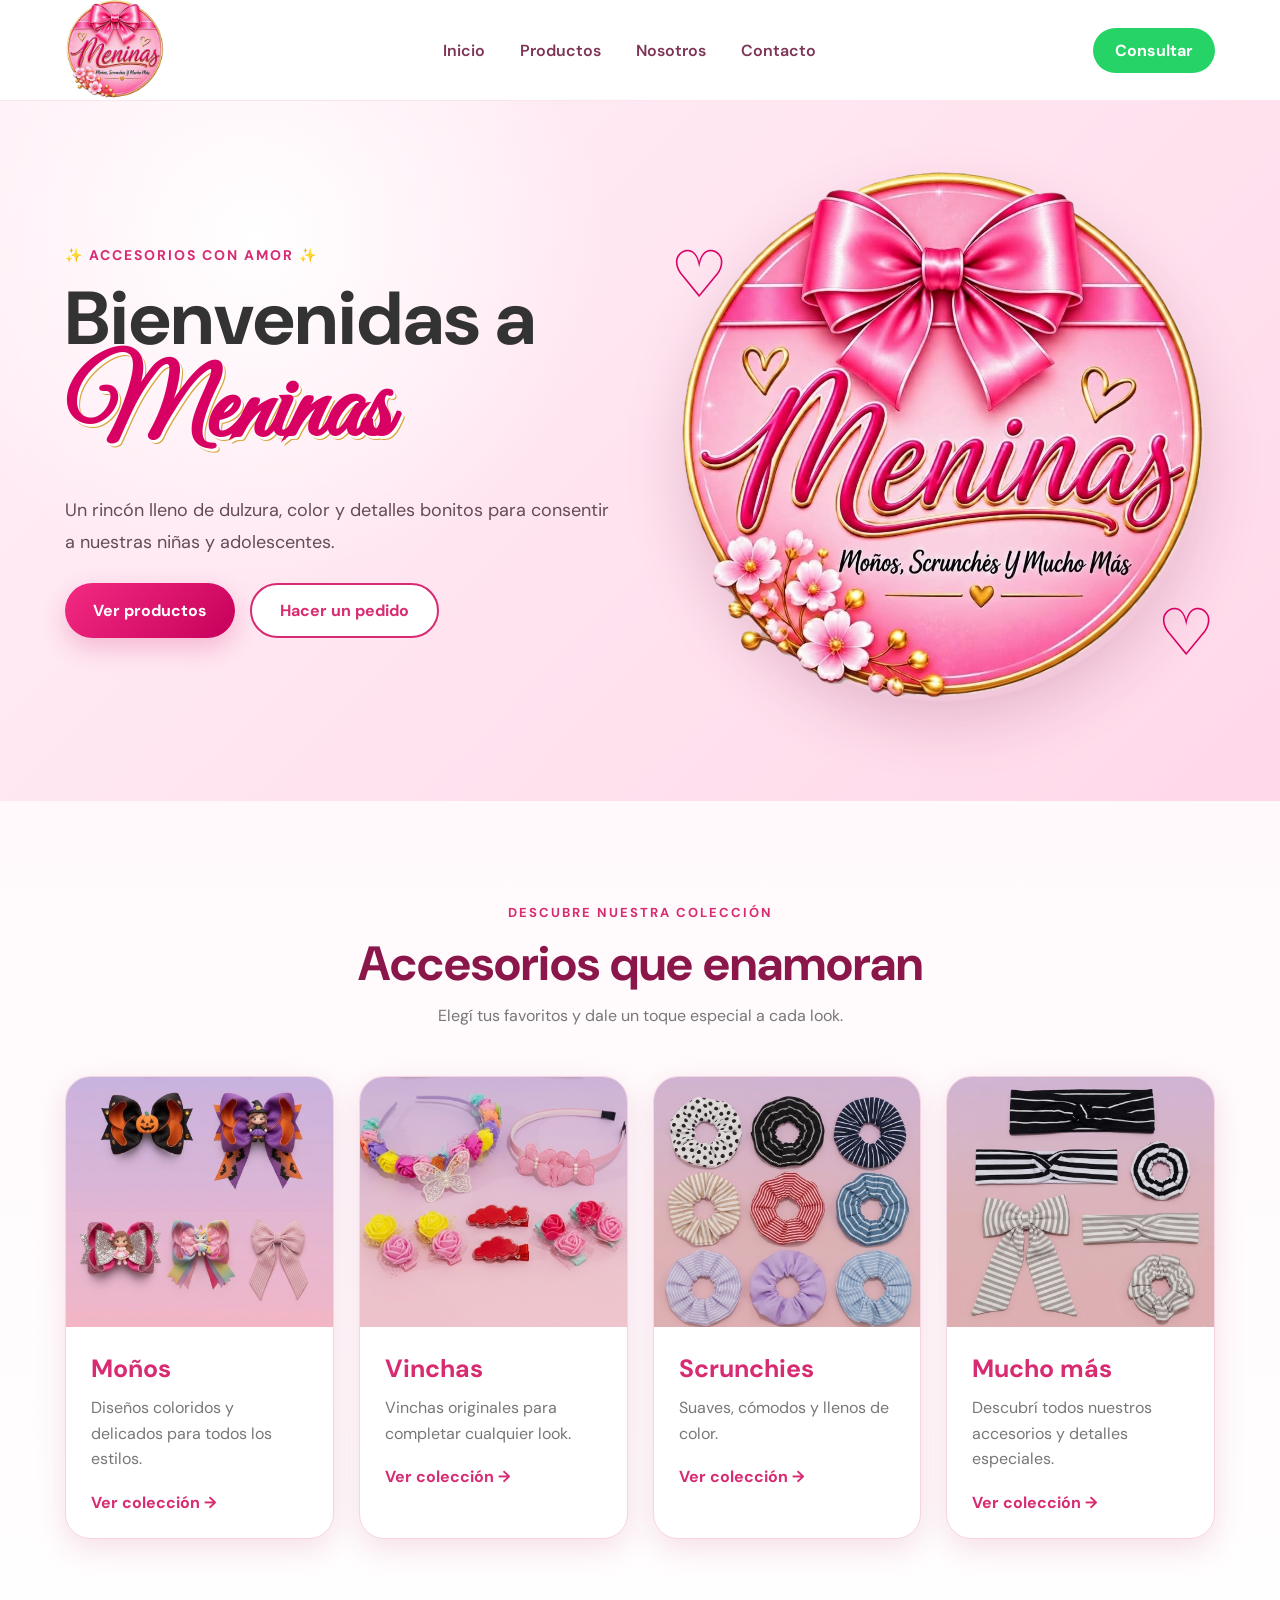
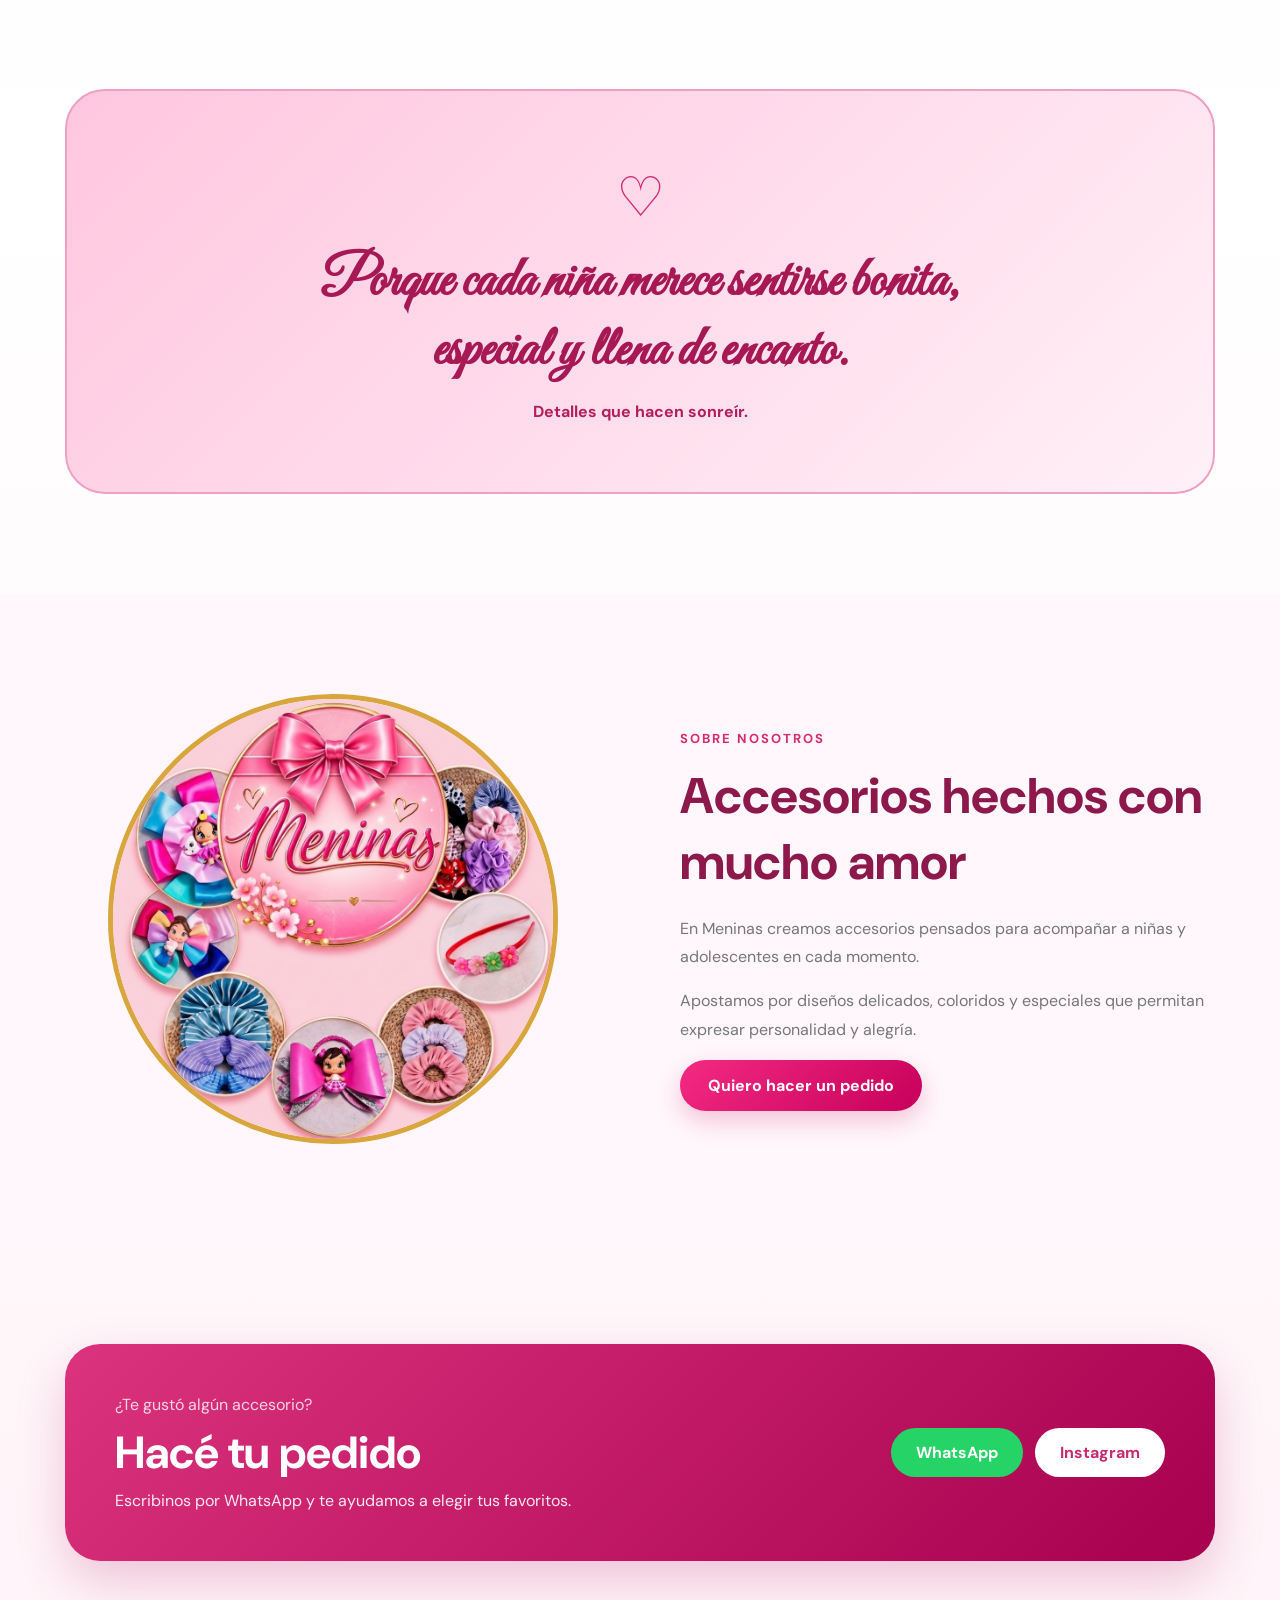
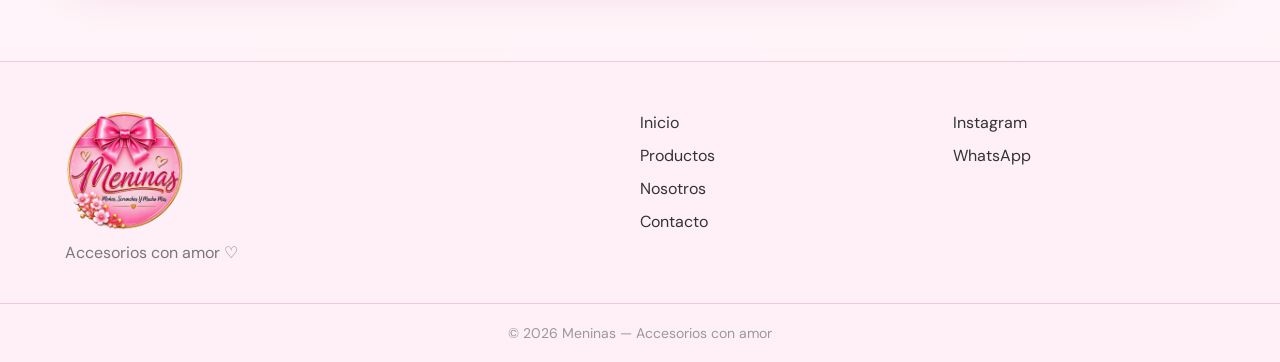
==== index.html @ 469f3da7 "Subiendo web Meninas" ====
<!DOCTYPE html>
<html lang="es">
<head>
    <meta charset="UTF-8">
    <meta name="viewport" content="width=device-width, initial-scale=1.0">

    <title>Meninas | Moños, Vinchas, Scrunchies y Mucho Más</title>
    <link rel="preconnect" href="https://fonts.googleapis.com">
    <link rel="preconnect" href="https://fonts.gstatic.com" crossorigin>

    <link href="https://fonts.googleapis.com/css2?family=DM+Sans:wght@400;500;600;700&family=Great+Vibes&display=swap" rel="stylesheet">

    <link rel="stylesheet" href="css/styles.css">
</head>

<body>

    <header class="header">

        <div class="container header-content">

            <a href="#" class="logo">
                <img src="/images/logo1.png" alt="Meninas">
        
            </a>

            <nav class="nav">

                <a href="#inicio">Inicio</a>
                <a href="#productos">Productos</a>
                <a href="#nosotros">Nosotros</a>
                <a href="#contacto">Contacto</a>

            </nav>

            <a
                href="https://wa.me/541123982550"
                target="_blank"
                class="btn-whatsapp"
            >
                Consultar
            </a>

        </div>

    </header>

    <main>

        <section class="hero" id="inicio">

            <div class="container hero-grid">

                <div class="hero-text">

                    <span class="hero-small">
                        ✨ ACCESORIOS CON AMOR ✨
                    </span>

                    <h1>
                        Bienvenidas a
                        <span>Meninas</span>
                    </h1>

                    <p>
                        Un rincón lleno de dulzura, color y detalles
                        bonitos para consentir a nuestras niñas
                        y adolescentes.
                    </p>

                    <div class="hero-buttons">

                        <a href="#productos" class="btn-primary">
                            Ver productos
                        </a>

                        <a
                            href="https://wa.me/541123982550"
                            target="_blank"
                            class="btn-secondary"
                        >
                            Hacer un pedido
                        </a>

                    </div>

                </div>


                <div class="hero-image">

                    <div class="hero-circle">

                        <img
                            src="/images/logo1.png"
                            alt="Meninas - accesorios"
                        >

                    </div>

                    <span class="decor-heart heart-1">♡</span>
                    <span class="decor-heart heart-2">♡</span>

                </div>

            </div>

        </section>



        <section class="categories" id="productos">

            <div class="container">

                <div class="section-title">

                    <span>Descubre nuestra colección</span>

                    <h2>
                        Accesorios que enamoran
                    </h2>

                    <p>
                        Elegí tus favoritos y dale un toque especial
                        a cada look.
                    </p>

                </div>


                <div class="category-grid">



                    <article class="category-card">

                        <div class="category-image">
                            <img
                                src="/images/moños1.jpg"
                                alt="Moños para niñas"
                            >
                        </div>

                        <div class="category-content">

                            <h3>Moños</h3>

                            <p>
                                Diseños coloridos y delicados
                                para todos los estilos.
                            </p>

                            <a href="#" class="category-link">
                                Ver colección →
                            </a>

                        </div>

                    </article>



                    <article class="category-card">

                        <div class="category-image">
                            <img
                                src="/images/vinchas.jpg"
                                alt="Vinchas para niñas"
                            >
                        </div>

                        <div class="category-content">

                            <h3>Vinchas</h3>

                            <p>
                                Vinchas originales para completar
                                cualquier look.
                            </p>

                            <a href="#" class="category-link">
                                Ver colección →
                            </a>

                        </div>

                    </article>



                    <article class="category-card">

                        <div class="category-image">
                            <img
                                src="/images/Scrunchies.jpg"
                                alt="Scrunchies"
                            >
                        </div>

                        <div class="category-content">

                            <h3>Scrunchies</h3>

                            <p>
                                Suaves, cómodos y llenos de color.
                            </p>

                            <a href="#" class="category-link">
                                Ver colección →
                            </a>

                        </div>

                    </article>



                    <article class="category-card">

                        <div class="category-image">
                            <img
                                src="/images/combo.jpg"
                                alt="Accesorios para niñas"
                            >
                        </div>

                        <div class="category-content">

                            <h3>Mucho más</h3>

                            <p>
                                Descubrí todos nuestros accesorios
                                y detalles especiales.
                            </p>

                            <a href="#" class="category-link">
                                Ver colección →
                            </a>

                        </div>

                    </article>

                </div>

            </div>

        </section>



        <section class="quote">

            <div class="container">

                <div class="quote-box">

                    <span class="quote-icon">♡</span>

                    <h2>
                        Porque cada niña merece
                        sentirse bonita,
                        especial y llena de encanto.
                    </h2>

                    <p>
                        Detalles que hacen sonreír.
                    </p>

                </div>

            </div>

        </section>



        <section class="about" id="nosotros">

            <div class="container about-grid">

                <div class="about-image">

                    <img
                        src="/images/mininas1.png"
                        alt="Meninas"
                    >

                </div>


                <div class="about-content">

                    <span class="section-label">
                        SOBRE NOSOTROS
                    </span>

                    <h2>
                        Accesorios hechos
                        con mucho amor
                    </h2>

                    <p>
                        En Meninas creamos accesorios pensados
                        para acompañar a niñas y adolescentes
                        en cada momento.
                    </p>

                    <p>
                        Apostamos por diseños delicados, coloridos
                        y especiales que permitan expresar
                        personalidad y alegría.
                    </p>

                    <a
                        href="https://wa.me/541123982550"
                        target="_blank"
                        class="btn-primary"
                    >
                        Quiero hacer un pedido
                    </a>

                </div>

            </div>

        </section>



        <section class="contact" id="contacto">

            <div class="container">

                <div class="contact-box">

                    <div class="contact-text">

                        <span>¿Te gustó algún accesorio?</span>

                        <h2>
                            Hacé tu pedido
                        </h2>

                        <p>
                            Escribinos por WhatsApp y te ayudamos
                            a elegir tus favoritos.
                        </p>

                    </div>


                    <div class="contact-buttons">

                        <a
                            href="https://wa.me/541123982550"
                            target="_blank"
                            class="contact-btn whatsapp"
                        >
                            WhatsApp
                        </a>

                        <a
                            href="https://instagram.com/Meninas.Ba"
                            target="_blank"
                            class="contact-btn instagram"
                        >
                            Instagram
                        </a>

                    </div>

                </div>

            </div>

        </section>

    </main>



    <footer class="footer">

        <div class="container footer-content">

            <div>

                <img
                    src="/images/logo1.png"
                    alt="Meninas"
                    class="footer-logo"
                >

                <p>
                    Accesorios con amor ♡
                </p>

            </div>


            <div class="footer-links">

                <a href="#inicio">Inicio</a>
                <a href="#productos">Productos</a>
                <a href="#nosotros">Nosotros</a>
                <a href="#contacto">Contacto</a>

            </div>


            <div class="footer-social">

                <a
                    href="https://instagram.com/Meninas.Ba"
                    target="_blank"
                >
                    Instagram
                </a>

                <a
                    href="https://wa.me/541123982550"
                    target="_blank"
                >
                    WhatsApp
                </a>

            </div>

        </div>


        <div class="copyright">

            © 2026 Meninas — Accesorios con amor

        </div>

    </footer>


    <script src="js/script.js"></script>

</body>
</html>
---- css/styles.css ----
:root {

    --pink-light: #fff0f7;
    --pink: #f8b5d0;
    --pink-medium: #f477ad;
    --pink-dark: #d72b72;

    --fuchsia: #d90064;

    --gold: #d8a63d;
    --gold-light: #f1cf76;

    --text: #333333;
    --text-light: #777777;

    --white: #ffffff;

    --shadow:
        0 10px 30px rgba(190, 55, 110, 0.15);

    --radius: 25px;

}

* {
    margin: 0;
    padding: 0;
    box-sizing: border-box;
}


html {
    scroll-behavior: smooth;
}


body {

    font-family: "DM Sans", sans-serif;

    color: var(--text);

    background:
        linear-gradient(
            180deg,
            #fff4f9 0%,
            #ffffff 50%,
            #fff1f7 100%
        );

}


img {
    max-width: 100%;
    display: block;
}


a {
    text-decoration: none;
    color: inherit;
}


.container {

    width: min(1150px, 92%);

    margin: auto;

}

.header {

    position: sticky;

    top: 0;

    z-index: 1000;

    background:
        rgba(255, 255, 255, 0.92);

    backdrop-filter: blur(10px);

    border-bottom:
        1px solid rgba(215, 43, 114, 0.12);

}


.header-content {

    min-height: 85px;

    display: flex;

    align-items: center;

    justify-content: space-between;

    gap: 30px;

}


.logo img {

    width: 100px;

}


.nav {

    display: flex;

    gap: 35px;

}


.nav a {

    font-weight: 600;

    color: #7d3455;

    transition: 0.3s;

}


.nav a:hover {

    color: var(--pink-dark);

}


.btn-whatsapp {

    background:
        #25D366;

    color: white;

    padding:
        12px 22px;

    border-radius:
        30px;

    font-weight:
        700;

}


.hero {

    padding:
        80px 0 100px;

    overflow: hidden;

    background:
        radial-gradient(
            circle at 20% 20%,
            #ffffff 0%,
            transparent 30%
        ),

        linear-gradient(
            135deg,
            #fff0f7,
            #ffd8e9
        );

}


.hero-grid {

    display: grid;

    grid-template-columns:
        1fr 1fr;

    align-items: center;

    gap: 60px;

}


.hero-small {

    color:
        var(--pink-dark);

    font-weight:
        700;

    letter-spacing:
        2px;

    font-size:
        14px;

}


.hero h1 {

    margin-top:
        15px;

    font-size:
        clamp(45px, 6vw, 75px);

    line-height:
        1.05;

}


.hero h1 span {

    display: block;

    font-family:
        "Great Vibes",
        cursive;

    font-size:
        1.4em;

    color:
        var(--fuchsia);

    text-shadow:
        2px 3px 0 white,
        3px 4px 0 var(--gold);

}


.hero p {

    max-width:
        570px;

    margin:
        25px 0;

    font-size:
        18px;

    line-height:
        1.8;

    color:
        #654b58;

}


.hero-buttons {

    display:
        flex;

    gap:
        15px;

    flex-wrap:
        wrap;

}


.btn-primary,
.btn-secondary {

    display:
        inline-flex;

    align-items:
        center;

    justify-content:
        center;

    padding:
        15px 28px;

    border-radius:
        35px;

    font-weight:
        700;

    transition:
        transform .3s,
        box-shadow .3s;

}


.btn-primary {

    background:
        linear-gradient(
            135deg,
            #f42a82,
            #c6005b
        );

    color:
        white;

    box-shadow:
        0 10px 25px rgba(215, 43, 114, .25);

}


.btn-secondary {

    border:
        2px solid var(--pink-dark);

    color:
        var(--pink-dark);

    background:
        white;

}


.btn-primary:hover,
.btn-secondary:hover {

    transform:
        translateY(-3px);

}

.hero-image {

    position:
        relative;

    display:
        flex;

    justify-content:
        center;

}

.hero-circle {

    width:
        min(520px, 100%);

    aspect-ratio:
        1;

    border-radius:
        50%;

    display: 
        flex;
        
    justify-content:
         center;

    align-items:
         center;
    
    border:
        9px solid #f2c7da;

    box-shadow:
        0 20px 60px rgba(130, 35, 80, .2);

    background:
        #f7a5c5;

}


.hero-circle img {

    width:
        100%;

    height:
        100%;

    object-fit:
        contain;

    transform: scale(1.08);

}


.decor-heart {

    position:
        absolute;

    color:
        var(--fuchsia);

    font-size:
        65px;

}


.heart-1 {

    top:
        10%;

    left:
        0;

}


.heart-2 {

    bottom:
        5%;

    right:
        0;

}

.section-title {

    text-align:
        center;

    max-width:
        700px;

    margin:
        0 auto 50px;

}


.section-title span {

    color:
        var(--pink-dark);

    font-weight:
        700;

    text-transform:
        uppercase;

    letter-spacing:
        2px;

    font-size:
        13px;

}


.section-title h2 {

    margin:
        10px 0;

    font-size:
        clamp(32px, 5vw, 48px);

    color:
        #8b164a;

}


.section-title p {

    color:
        var(--text-light);

}

.categories {

    padding:
        100px 0;

}


.category-grid {

    display:
        grid;

    grid-template-columns:
        repeat(4, 1fr);

    gap:
        25px;

}


.category-card {

    background:
        white;

    border-radius:
        var(--radius);

    overflow:
        hidden;

    box-shadow:
        var(--shadow);

    border:
        1px solid #f7d4e2;

    transition:
        transform .3s,
        box-shadow .3s;

}


.category-card:hover {

    transform:
        translateY(-8px);

    box-shadow:
        0 20px 40px rgba(190, 55, 110, .2);

}


.category-image {

    height:
        250px;

    overflow:
        hidden;
    
    display:
        flex;
    
    justify-content: 
        center;
    
    align-items:
        center;
    
    background:
        #ffe2ee;

}


.category-image img {

    width:
        100%;

    height:
        100%;

    object-fit:cover;

    transition:
        transform .5s;

}


.category-card:hover img {

    transform:
        scale(1.08);

}


.category-content {

    padding:
        25px;

}


.category-content h3 {

    font-size:
        25px;

    color:
        var(--pink-dark);

}


.category-content p {

    margin:
        10px 0 20px;

    color:
        var(--text-light);

    line-height:
        1.6;

}


.category-link {

    color:
        var(--pink-dark);

    font-weight:
        700;

}

.quote {

    padding:
        50px 0 100px;

}


.quote-box {

    position:
        relative;

    text-align:
        center;

    padding:
        70px 30px;

    border-radius:
        40px;

    background:
        linear-gradient(
            135deg,
            #ffc7df,
            #fff0f7
        );

    border:
        2px solid #ef9fc1;

}


.quote-icon {

    font-size:
        55px;

    color:
        var(--pink-dark);

}


.quote-box h2 {

    max-width:
        750px;

    margin:
        15px auto;

    font-family:
        "Great Vibes",
        cursive;

    font-size:
        clamp(35px, 5vw, 55px);

    color:
        #a71955;

}


.quote-box p {

    color:
        #b31e5e;

    font-weight:
        700;

}

.about {

    padding:
        100px 0;

    background:
        #fff7fb;

}


.about-grid {

    display:
        grid;

    grid-template-columns:
        1fr 1fr;

    gap:
        80px;

    align-items:
        center;

}


.about-image {

    max-width:
        450px;

    margin:
        auto;

    border-radius:
        50%;

        display: 
        flex;
        
    justify-content:
         center;

    align-items:
         center;
    
    overflow: 
        hidden;

    border:
        5px solid var(--gold);

}

.about-image img {
    width: 
        100%;

    height: 
        100%;

    object-fit: 
        contain;
    
    transform: 
        scale(1.02);
}


.about-content {

    max-width:
        550px;

}


.section-label {

    color:
        var(--pink-dark);

    font-weight:
        700;

    letter-spacing:
        2px;

    font-size:
        13px;

}


.about-content h2 {

    margin:
        15px 0 20px;

    font-size:
        clamp(35px, 5vw, 50px);

    color:
        #8d194c;

}


.about-content p {

    margin-bottom:
        15px;

    line-height:
        1.8;

    color:
        var(--text-light);

}

.contact {

    padding:
        100px 0;

}


.contact-box {

    display:
        flex;

    justify-content:
        space-between;

    align-items:
        center;

    gap:
        40px;

    padding:
        50px;

    border-radius:
        35px;

    background:
        linear-gradient(
            135deg,
            #db337d,
            #a7004e
        );

    color:
        white;

    box-shadow:
        0 20px 50px rgba(170, 0, 80, .2);

}


.contact-text span {

    opacity:
        .8;

}


.contact-text h2 {

    font-size:
        45px;

    margin:
        8px 0;

}


.contact-text p {

    opacity:
        .9;

}


.contact-buttons {

    display:
        flex;

    gap:
        12px;

    flex-wrap:
        wrap;

}


.contact-btn {

    padding:
        14px 25px;

    border-radius:
        30px;

    font-weight:
        700;

}


.whatsapp {

    background:
        #25D366;

}


.instagram {

    background:
        white;

    color:
        #c62b72;

}

.footer {

    background:
        #fff0f7;

    border-top:
        1px solid #f2c7da;

    padding:
        50px 0 20px;

}


.footer-content {

    display:
        grid;

    grid-template-columns:
        2fr 1fr 1fr;

    gap:
        50px;

}


.footer-logo {

    width:
        120px;

}


.footer p {

    color:
        #777;

    margin-top:
        10px;

}


.footer-links,
.footer-social {

    display:
        flex;

    flex-direction:
        column;

    gap:
        12px;

}


.footer-links a:hover,
.footer-social a:hover {

    color:
        var(--pink-dark);

}


.copyright {

    text-align:
        center;

    margin-top:
        40px;

    padding-top:
        20px;

    border-top:
        1px solid #f2c7da;

    color:
        #999;

    font-size:
        14px;

}

@media (max-width: 900px) {

    .nav {
        display: none;
    }


    .hero-grid {

        grid-template-columns:
            1fr;

        text-align:
            center;

    }


    .hero p {

        margin-left:
            auto;

        margin-right:
            auto;

    }


    .hero-buttons {

        justify-content:
            center;

    }


    .category-grid {

        grid-template-columns:
            repeat(2, 1fr);

    }


    .about-grid {

        grid-template-columns:
            1fr;

        text-align:
            center;

    }


    .about-content {

        margin:
            auto;

    }


    .contact-box {

        flex-direction:
            column;

        text-align:
            center;

    }


    .contact-buttons {

        justify-content:
            center;

    }

}


@media (max-width: 600px) {

    .header-content {

        min-height:
            70px;

    }


    .btn-whatsapp {

        padding:
            10px 15px;

        font-size:
            14px;

    }


    .hero {

        padding:
            50px 0 70px;

    }


    .category-grid {

        grid-template-columns:
            1fr;

    }


    .category-image {

        height:
            280px;

    }


    .contact-box {

        padding:
            35px 20px;

    }


    .contact-text h2 {

        font-size:
            35px;

    }


    .footer-content {

        grid-template-columns:
            1fr;

        text-align:
            center;

    }


    .footer-logo {

        margin:
            auto;

    }

}
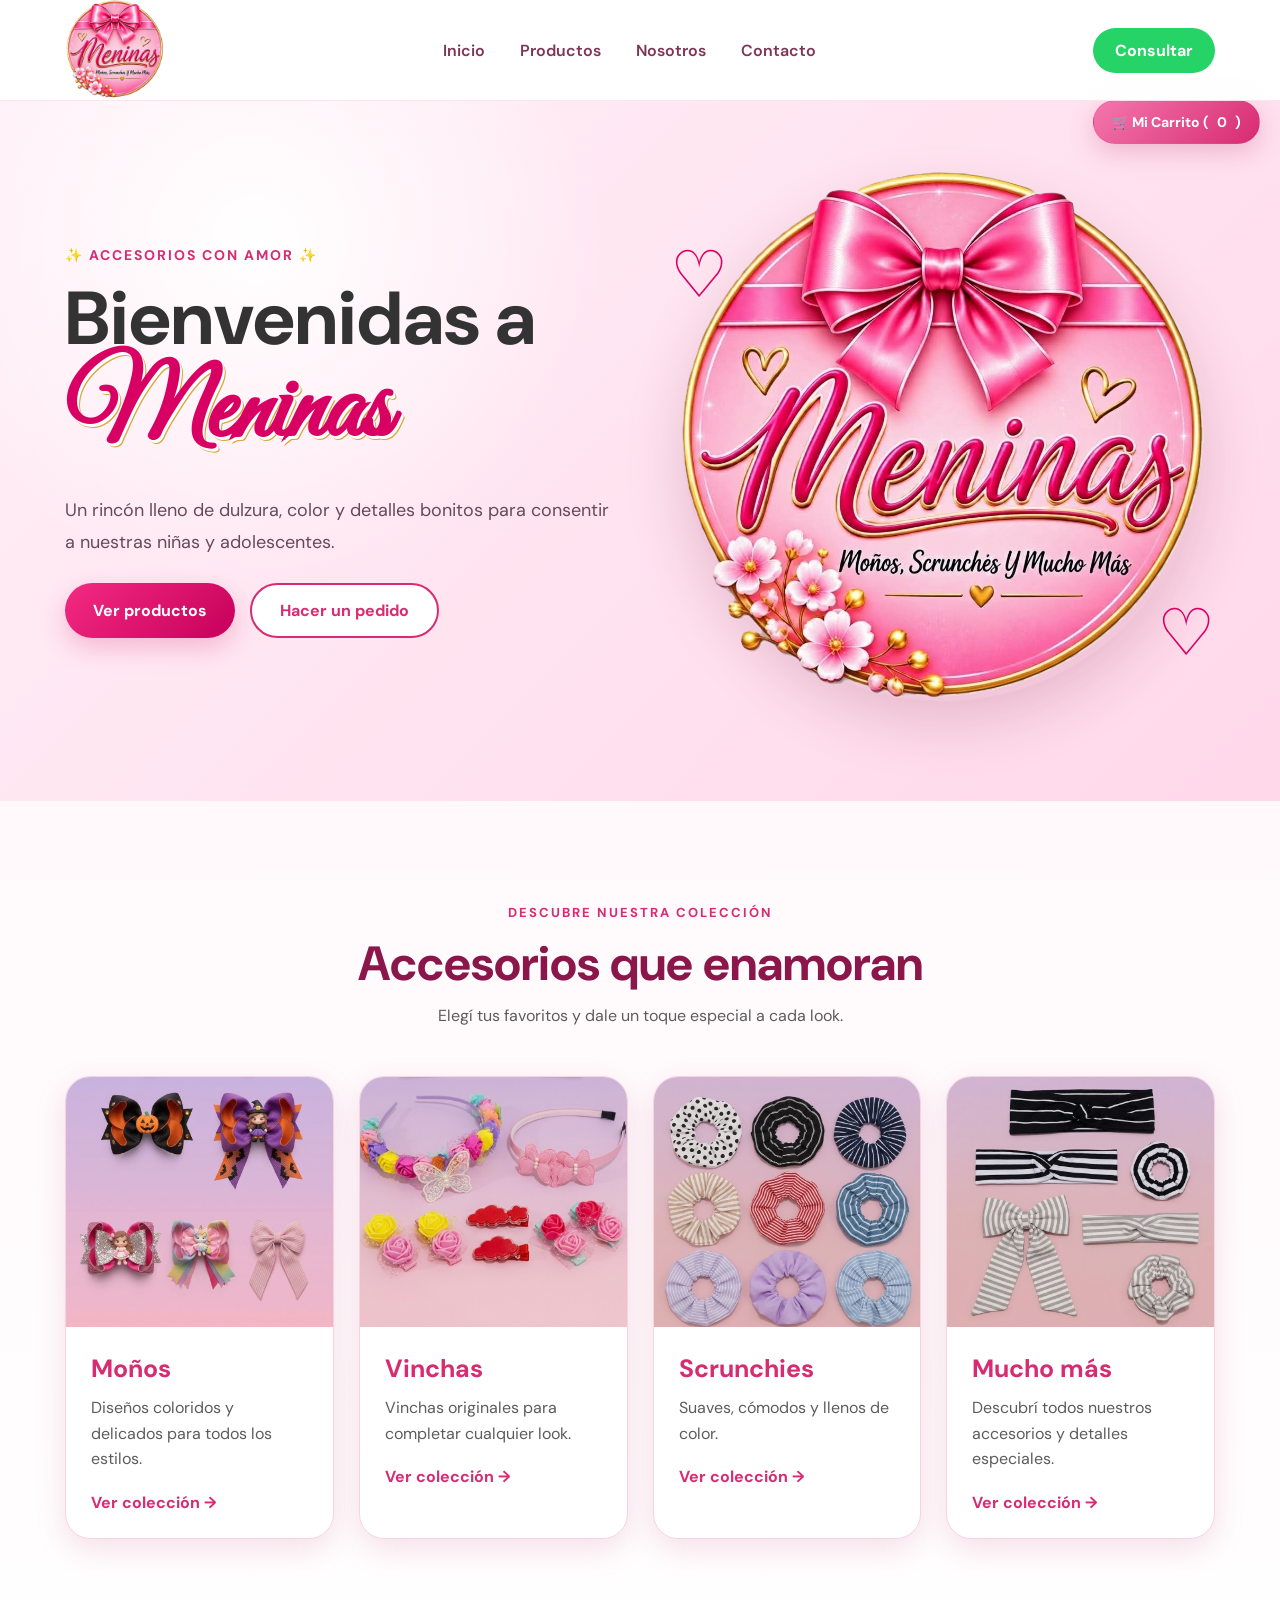
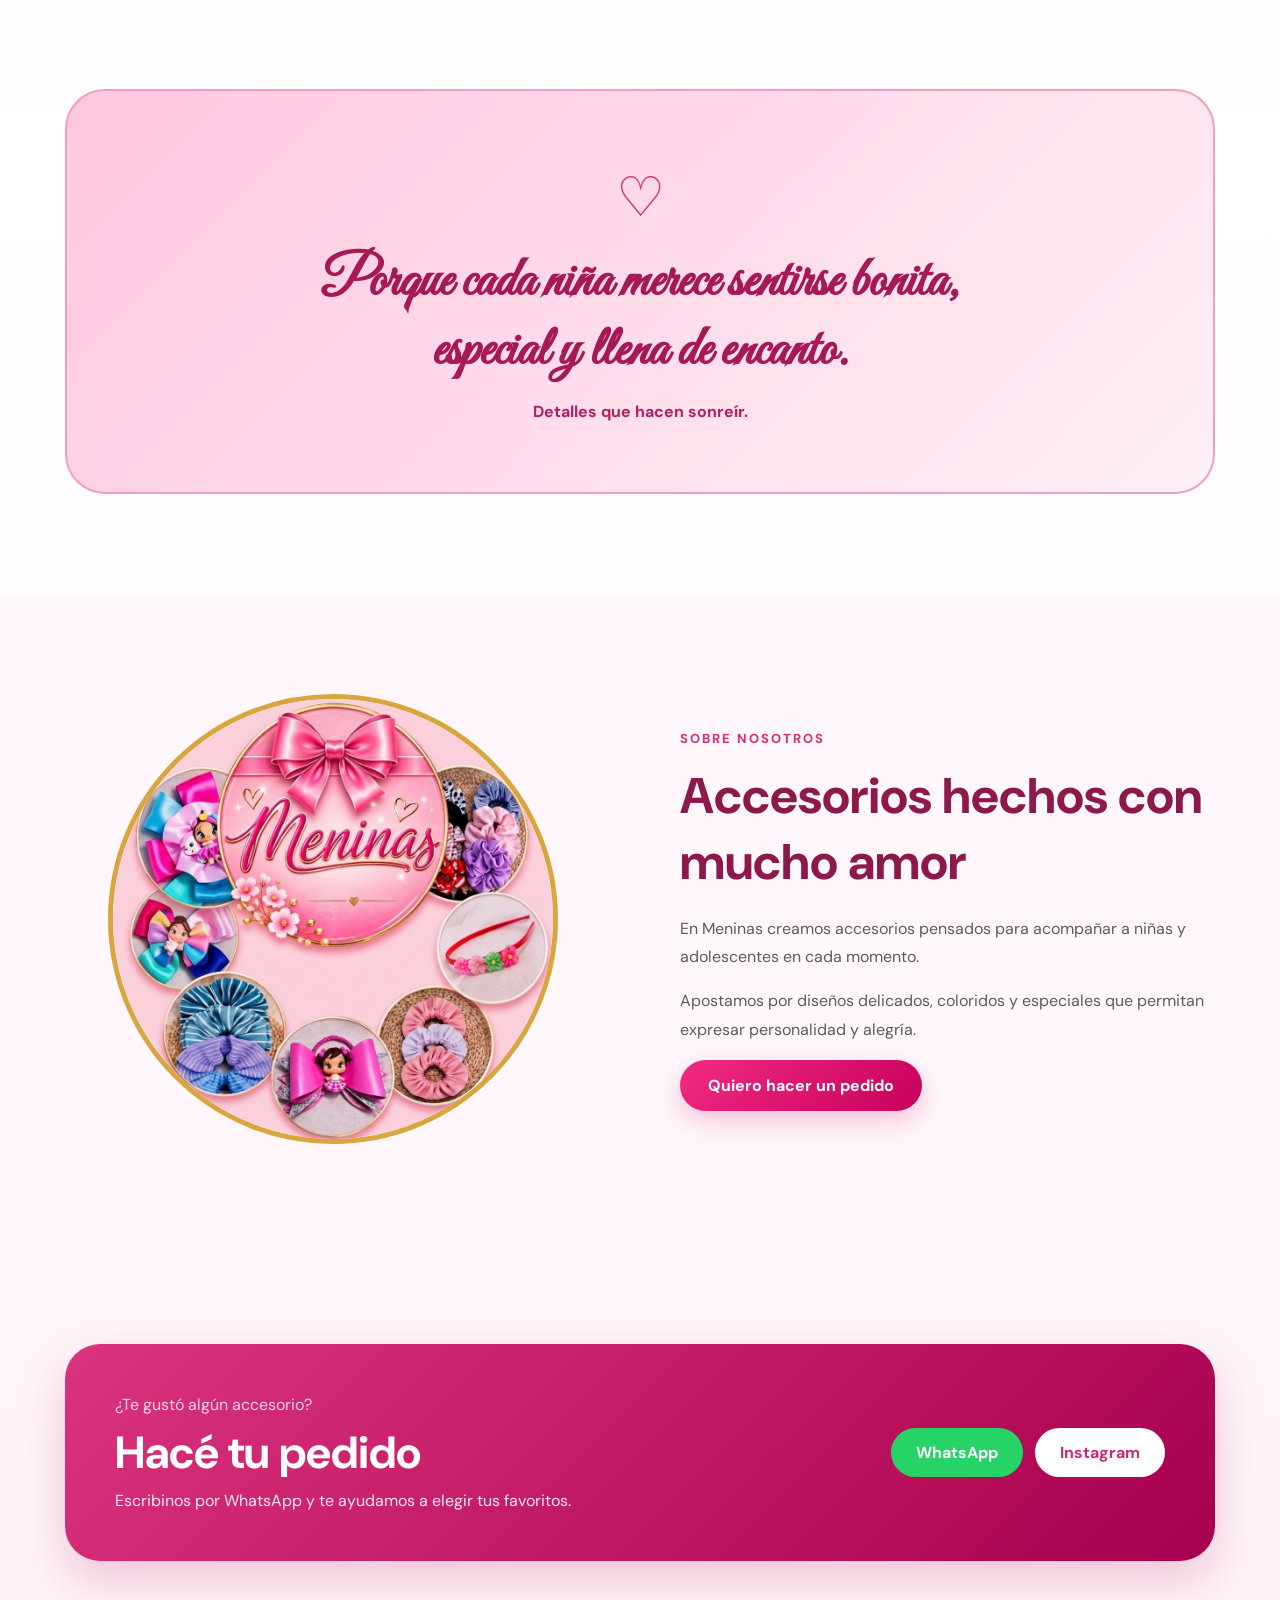
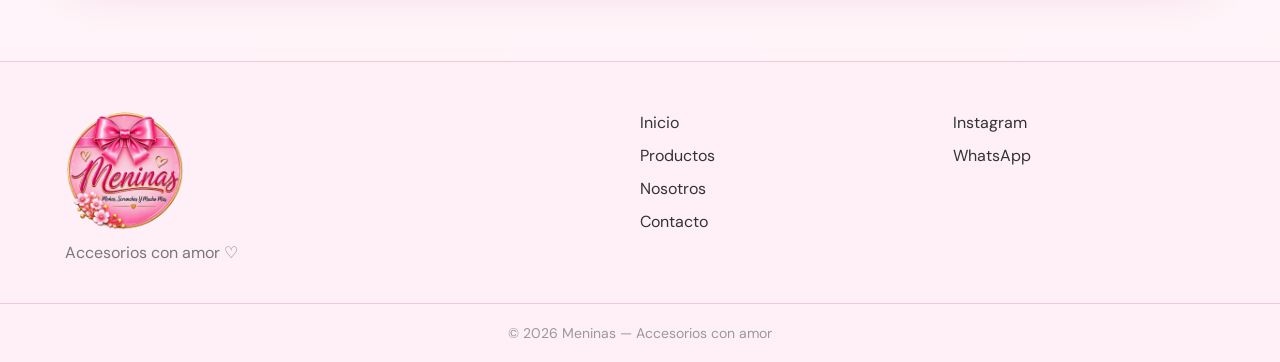
==== commit 0c92982f: "Proyecto Talento Tech completo, agrego las modificaciones." ====
--- a/index.html
+++ b/index.html
@@ -3,444 +3,272 @@
 <head>
     <meta charset="UTF-8">
     <meta name="viewport" content="width=device-width, initial-scale=1.0">
-
     <title>Meninas | Moños, Vinchas, Scrunchies y Mucho Más</title>
+    <meta name="description" content="Meninas: accesorios con amor para niñas y adolescentes. Moños, vinchas, scrunchies y más. Pedidos por WhatsApp.">
+    <link rel="icon" href="images/logo1.png" type="image/png">
     <link rel="preconnect" href="https://fonts.googleapis.com">
     <link rel="preconnect" href="https://fonts.gstatic.com" crossorigin>
-
     <link href="https://fonts.googleapis.com/css2?family=DM+Sans:wght@400;500;600;700&family=Great+Vibes&display=swap" rel="stylesheet">
-
     <link rel="stylesheet" href="css/styles.css">
 </head>
 
 <body>
-
     <header class="header">
-
         <div class="container header-content">
-
-            <a href="#" class="logo">
-                <img src="/images/logo1.png" alt="Meninas">
-        
+            <a href="#inicio" class="logo">
+                <img src="./images/logo1.png" alt="Meninas">  
             </a>
-
-            <nav class="nav">
-
+            <button class="nav-toggle" type="button" aria-expanded="false" aria-controls="nav-principal">Menú</button>
+            <nav class="nav" id="nav-principal">
                 <a href="#inicio">Inicio</a>
                 <a href="#productos">Productos</a>
                 <a href="#nosotros">Nosotros</a>
                 <a href="#contacto">Contacto</a>
-
             </nav>
-
-            <a
-                href="https://wa.me/541123982550"
-                target="_blank"
-                class="btn-whatsapp"
-            >
+            <a href="https://wa.me/541123982550" target="_blank" rel="noopener noreferrer" class="btn-whatsapp">
                 Consultar
             </a>
-
-        </div>
-
+        </div>
     </header>
 
+    <div id="fondo-carrito" class="cart-backdrop" hidden></div>
+    <button id="btn-abrir-carrito" class="cart-floating-btn" type="button" aria-controls="panel-carrito" aria-expanded="false">
+        🛒 Mi Carrito (<span id="contador-carrito">0</span>)
+    </button>
+    <div id="panel-carrito" class="cart-sidebar" role="region" aria-label="Tu carrito" aria-hidden="true" inert>
+        <div class="cart-header">
+            <h3>Tu Carrito ♡</h3>
+            <button id="btn-cerrar-carrito" class="cart-close-btn" type="button" aria-label="Cerrar carrito">✕</button>
+        </div>
+        <div id="items-carrito" class="cart-body"></div>
+        <div class="cart-footer">
+            <div class="cart-total-row">
+                <span>Total:</span>
+                <span id="total-carrito">$0</span>
+            </div>
+            <a id="btn-enviar-pedido" href="#" target="_blank" rel="noopener noreferrer" class="cart-submit-btn">
+                Enviar pedido por WhatsApp ➔
+            </a>
+            <button id="btn-vaciar-carrito" class="cart-clear-btn" type="button" disabled>
+                Vaciar carrito
+            </button>
+        </div>
+    </div>
+
     <main>
-
         <section class="hero" id="inicio">
-
             <div class="container hero-grid">
-
                 <div class="hero-text">
-
                     <span class="hero-small">
                         ✨ ACCESORIOS CON AMOR ✨
                     </span>
-
                     <h1>
                         Bienvenidas a
                         <span>Meninas</span>
                     </h1>
-
                     <p>
                         Un rincón lleno de dulzura, color y detalles
                         bonitos para consentir a nuestras niñas
                         y adolescentes.
                     </p>
-
                     <div class="hero-buttons">
-
                         <a href="#productos" class="btn-primary">
                             Ver productos
                         </a>
-
-                        <a
-                            href="https://wa.me/541123982550"
-                            target="_blank"
-                            class="btn-secondary"
-                        >
+                        <a href="https://wa.me/541123982550" target="_blank" rel="noopener noreferrer" class="btn-secondary">
                             Hacer un pedido
                         </a>
-
-                    </div>
-
-                </div>
-
-
+                    </div>
+                </div>
                 <div class="hero-image">
-
                     <div class="hero-circle">
-
-                        <img
-                            src="/images/logo1.png"
-                            alt="Meninas - accesorios"
-                        >
-
-                    </div>
-
+                        <img src="images/logo1.png" alt="Meninas - accesorios">
+                    </div>
                     <span class="decor-heart heart-1">♡</span>
                     <span class="decor-heart heart-2">♡</span>
-
-                </div>
-
-            </div>
-
-        </section>
-
-
+                </div>
+            </div>
+        </section>
 
         <section class="categories" id="productos">
-
             <div class="container">
-
                 <div class="section-title">
-
                     <span>Descubre nuestra colección</span>
-
                     <h2>
                         Accesorios que enamoran
                     </h2>
-
                     <p>
                         Elegí tus favoritos y dale un toque especial
                         a cada look.
                     </p>
-
-                </div>
-
-
+                </div>
                 <div class="category-grid">
-
-
-
-                    <article class="category-card">
-
-                        <div class="category-image">
-                            <img
-                                src="/images/moños1.jpg"
-                                alt="Moños para niñas"
-                            >
-                        </div>
-
-                        <div class="category-content">
-
+                    <article class="category-card">
+                        <div class="category-image">
+                            <img src="images/moños1.jpg" alt="Moños para niñas">
+                        </div>
+                        <div class="category-content">
                             <h3>Moños</h3>
-
                             <p>
                                 Diseños coloridos y delicados
                                 para todos los estilos.
                             </p>
-
-                            <a href="#" class="category-link">
-                                Ver colección →
-                            </a>
-
-                        </div>
-
-                    </article>
-
-
-
-                    <article class="category-card">
-
-                        <div class="category-image">
-                            <img
-                                src="/images/vinchas.jpg"
-                                alt="Vinchas para niñas"
-                            >
-                        </div>
-
-                        <div class="category-content">
-
+                            <a href="pages/colecciones.html?categoria=monos" class="category-link">
+                                Ver colección →
+                            </a>
+                        </div>
+                    </article>
+                    <article class="category-card">
+                        <div class="category-image">
+                            <img src="images/vinchas.jpg" alt="Vinchas para niñas">
+                        </div>
+                        <div class="category-content">
                             <h3>Vinchas</h3>
-
                             <p>
                                 Vinchas originales para completar
                                 cualquier look.
                             </p>
-
-                            <a href="#" class="category-link">
-                                Ver colección →
-                            </a>
-
-                        </div>
-
-                    </article>
-
-
-
-                    <article class="category-card">
-
-                        <div class="category-image">
-                            <img
-                                src="/images/Scrunchies.jpg"
-                                alt="Scrunchies"
-                            >
-                        </div>
-
-                        <div class="category-content">
-
+                            <a href="pages/colecciones.html?categoria=vinchas" class="category-link">
+                                Ver colección →
+                            </a>
+                        </div>
+                    </article>
+                    <article class="category-card">
+                        <div class="category-image">
+                            <img src="images/Scrunchies.jpg" alt="Scrunchies">
+                        </div>
+                        <div class="category-content">
                             <h3>Scrunchies</h3>
-
                             <p>
                                 Suaves, cómodos y llenos de color.
                             </p>
-
-                            <a href="#" class="category-link">
-                                Ver colección →
-                            </a>
-
-                        </div>
-
-                    </article>
-
-
-
-                    <article class="category-card">
-
-                        <div class="category-image">
-                            <img
-                                src="/images/combo.jpg"
-                                alt="Accesorios para niñas"
-                            >
-                        </div>
-
-                        <div class="category-content">
-
+                            <a href="pages/colecciones.html?categoria=scrunchies" class="category-link">
+                                Ver colección →
+                            </a>
+                        </div>
+                    </article>
+                    <article class="category-card">
+                        <div class="category-image">
+                            <img src="images/combo.jpg" alt="Accesorios para niñas">
+                        </div>
+                        <div class="category-content">
                             <h3>Mucho más</h3>
-
                             <p>
                                 Descubrí todos nuestros accesorios
                                 y detalles especiales.
                             </p>
-
-                            <a href="#" class="category-link">
-                                Ver colección →
-                            </a>
-
-                        </div>
-
-                    </article>
-
-                </div>
-
-            </div>
-
-        </section>
-
-
+                            <a href="pages/colecciones.html?categoria=mas" class="category-link">
+                                Ver colección →
+                            </a>
+                        </div>
+                    </article>
+                </div>
+            </div>
+        </section>
 
         <section class="quote">
-
             <div class="container">
-
                 <div class="quote-box">
-
                     <span class="quote-icon">♡</span>
-
                     <h2>
                         Porque cada niña merece
                         sentirse bonita,
                         especial y llena de encanto.
                     </h2>
-
                     <p>
                         Detalles que hacen sonreír.
                     </p>
-
-                </div>
-
-            </div>
-
-        </section>
-
-
+                </div>
+            </div>
+        </section>
 
         <section class="about" id="nosotros">
-
             <div class="container about-grid">
-
                 <div class="about-image">
-
-                    <img
-                        src="/images/mininas1.png"
-                        alt="Meninas"
-                    >
-
-                </div>
-
-
+                    <img src="images/mininas1.png" alt="Meninas">
+                </div>
                 <div class="about-content">
-
                     <span class="section-label">
                         SOBRE NOSOTROS
                     </span>
-
                     <h2>
                         Accesorios hechos
                         con mucho amor
                     </h2>
-
                     <p>
                         En Meninas creamos accesorios pensados
                         para acompañar a niñas y adolescentes
                         en cada momento.
                     </p>
-
                     <p>
                         Apostamos por diseños delicados, coloridos
                         y especiales que permitan expresar
                         personalidad y alegría.
                     </p>
 
-                    <a
-                        href="https://wa.me/541123982550"
-                        target="_blank"
-                        class="btn-primary"
-                    >
+                    <a href="https://wa.me/541123982550" target="_blank" rel="noopener noreferrer" class="btn-primary">
                         Quiero hacer un pedido
                     </a>
-
-                </div>
-
-            </div>
-
-        </section>
-
-
+                </div>
+            </div>
+        </section>
 
         <section class="contact" id="contacto">
-
             <div class="container">
-
                 <div class="contact-box">
-
                     <div class="contact-text">
-
                         <span>¿Te gustó algún accesorio?</span>
-
                         <h2>
                             Hacé tu pedido
                         </h2>
-
                         <p>
                             Escribinos por WhatsApp y te ayudamos
                             a elegir tus favoritos.
                         </p>
-
-                    </div>
-
-
+                    </div>
                     <div class="contact-buttons">
-
-                        <a
-                            href="https://wa.me/541123982550"
-                            target="_blank"
-                            class="contact-btn whatsapp"
-                        >
+                        <a href="https://wa.me/541123982550" target="_blank" rel="noopener noreferrer" class="contact-btn whatsapp">
                             WhatsApp
                         </a>
-
-                        <a
-                            href="https://instagram.com/Meninas.Ba"
-                            target="_blank"
-                            class="contact-btn instagram"
-                        >
+                        <a href="https://instagram.com/Meninas.Ba" target="_blank" rel="noopener noreferrer" class="contact-btn instagram">
                             Instagram
                         </a>
-
-                    </div>
-
-                </div>
-
-            </div>
-
-        </section>
-
+                    </div>
+                </div>
+            </div>
+        </section>
     </main>
-
-
-
+    
     <footer class="footer">
-
         <div class="container footer-content">
-
             <div>
-
-                <img
-                    src="/images/logo1.png"
-                    alt="Meninas"
-                    class="footer-logo"
-                >
-
+                <img src="images/logo1.png" alt="Meninas" class="footer-logo">
                 <p>
                     Accesorios con amor ♡
                 </p>
-
-            </div>
-
-
+            </div>
             <div class="footer-links">
-
                 <a href="#inicio">Inicio</a>
                 <a href="#productos">Productos</a>
                 <a href="#nosotros">Nosotros</a>
                 <a href="#contacto">Contacto</a>
-
-            </div>
-
-
+            </div>
             <div class="footer-social">
-
-                <a
-                    href="https://instagram.com/Meninas.Ba"
-                    target="_blank"
-                >
+                <a href="https://instagram.com/Meninas.Ba" target="_blank" rel="noopener noreferrer">
                     Instagram
                 </a>
-
-                <a
-                    href="https://wa.me/541123982550"
-                    target="_blank"
-                >
+                <a href="https://wa.me/541123982550" target="_blank" rel="noopener noreferrer">
                     WhatsApp
                 </a>
-
-            </div>
-
-        </div>
-
-
+            </div>
+        </div>
         <div class="copyright">
-
             © 2026 Meninas — Accesorios con amor
-
-        </div>
-
+        </div>
     </footer>
 
-
-    <script src="js/script.js"></script>
+    <script src="js/layout.js"></script>
+    <script src="js/carrito.js"></script>
 
 </body>
 </html>
--- a/css/styles.css
+++ b/css/styles.css
@@ -1,25 +1,16 @@
 :root {
-
     --pink-light: #fff0f7;
     --pink: #f8b5d0;
     --pink-medium: #f477ad;
     --pink-dark: #d72b72;
-
     --fuchsia: #d90064;
-
     --gold: #d8a63d;
     --gold-light: #f1cf76;
-
     --text: #333333;
-    --text-light: #777777;
-
+    --text-light: #5c5c5c;
     --white: #ffffff;
-
-    --shadow:
-        0 10px 30px rgba(190, 55, 110, 0.15);
-
+    --shadow: 0 10px 30px rgba(190, 55, 110, 0.15);
     --radius: 25px;
-
 }
 
 * {
@@ -28,1197 +19,883 @@
     box-sizing: border-box;
 }
 
-
 html {
     scroll-behavior: smooth;
 }
 
-
 body {
-
     font-family: "DM Sans", sans-serif;
-
     color: var(--text);
-
     background:
-        linear-gradient(
-            180deg,
-            #fff4f9 0%,
-            #ffffff 50%,
-            #fff1f7 100%
-        );
-
-}
-
-
+        linear-gradient(180deg, #fff4f9 0%, #ffffff 50%, #fff1f7 100%);
+
+}
 img {
     max-width: 100%;
     display: block;
 }
-
-
 a {
     text-decoration: none;
     color: inherit;
 }
-
-
 .container {
-
     width: min(1150px, 92%);
-
     margin: auto;
-
+}
+#global-header {
+    min-height: 85px;
+}
+
+.nav-toggle {
+    display: none;
+    border: 1px solid rgba(215, 43, 114, .25);
+    background: var(--white);
+    color: #7d3455;
+    font: 700 14px "DM Sans", sans-serif;
+    border-radius: 999px;
+    padding: 10px 16px;
+    cursor: pointer;
 }
 
 .header {
-
     position: sticky;
-
     top: 0;
-
     z-index: 1000;
-
-    background:
-        rgba(255, 255, 255, 0.92);
-
+    background: rgba(255, 255, 255, 0.92);
     backdrop-filter: blur(10px);
-
-    border-bottom:
-        1px solid rgba(215, 43, 114, 0.12);
-
-}
-
-
+    border-bottom: 1px solid rgba(215, 43, 114, 0.12);
+}
 .header-content {
-
     min-height: 85px;
-
-    display: flex;
-
-    align-items: center;
-
+    display: flex;
+    align-items: center;
     justify-content: space-between;
-
     gap: 30px;
-
-}
-
-
+}
 .logo img {
-
     width: 100px;
-
-}
-
-
+}
 .nav {
-
-    display: flex;
-
+    display: flex;
     gap: 35px;
-
-}
-
-
+}
 .nav a {
-
     font-weight: 600;
-
     color: #7d3455;
-
     transition: 0.3s;
-
-}
-
-
+}
 .nav a:hover {
-
-    color: var(--pink-dark);
-
-}
-
-
+    color: var(--pink-dark);
+}
 .btn-whatsapp {
-
-    background:
-        #25D366;
-
+    background: #25D366;
     color: white;
-
-    padding:
-        12px 22px;
-
-    border-radius:
-        30px;
-
-    font-weight:
-        700;
-
-}
-
-
+    padding: 12px 22px;
+    border-radius: 30px;
+    font-weight: 700;
+}
 .hero {
-
-    padding:
-        80px 0 100px;
-
+    padding: 80px 0 100px;
     overflow: hidden;
-
-    background:
-        radial-gradient(
-            circle at 20% 20%,
-            #ffffff 0%,
-            transparent 30%
-        ),
-
-        linear-gradient(
-            135deg,
-            #fff0f7,
-            #ffd8e9
-        );
-
-}
-
-
+    background: radial-gradient( circle at 20% 20%, #ffffff 0%, transparent 30%),
+        linear-gradient( 135deg, #fff0f7, #ffd8e9);
+}
 .hero-grid {
-
     display: grid;
-
-    grid-template-columns:
-        1fr 1fr;
-
-    align-items: center;
-
+    grid-template-columns: 1fr 1fr;
+    align-items: center;
     gap: 60px;
-
-}
-
-
+}
 .hero-small {
-
-    color:
-        var(--pink-dark);
-
-    font-weight:
-        700;
-
-    letter-spacing:
-        2px;
-
-    font-size:
-        14px;
-
-}
-
-
+    color: var(--pink-dark);
+    font-weight: 700;
+    letter-spacing: 2px;
+    font-size: 14px;
+}
 .hero h1 {
-
-    margin-top:
-        15px;
-
-    font-size:
-        clamp(45px, 6vw, 75px);
-
-    line-height:
-        1.05;
-
-}
-
-
+    margin-top: 15px;
+    font-size: clamp(45px, 6vw, 75px);
+    line-height: 1.05;
+}
 .hero h1 span {
-
     display: block;
-
-    font-family:
-        "Great Vibes",
-        cursive;
-
-    font-size:
-        1.4em;
-
-    color:
-        var(--fuchsia);
-
-    text-shadow:
-        2px 3px 0 white,
-        3px 4px 0 var(--gold);
-
-}
-
-
+    font-family: "Great Vibes", cursive;
+    font-size: 1.4em;
+    color: var(--fuchsia);
+    text-shadow: 2px 3px 0 white, 3px 4px 0 var(--gold);
+}
 .hero p {
-
-    max-width:
-        570px;
-
-    margin:
-        25px 0;
-
-    font-size:
-        18px;
-
-    line-height:
-        1.8;
-
-    color:
-        #654b58;
-
-}
-
-
+    max-width: 570px;
+    margin: 25px 0;
+    font-size: 18px;
+    line-height: 1.8;
+    color: #654b58;
+
+}
 .hero-buttons {
-
-    display:
-        flex;
-
-    gap:
-        15px;
-
-    flex-wrap:
-        wrap;
-
-}
-
-
+    display: flex;
+    gap: 15px;
+    flex-wrap: wrap;
+}
 .btn-primary,
 .btn-secondary {
-
-    display:
-        inline-flex;
-
-    align-items:
-        center;
-
-    justify-content:
-        center;
-
-    padding:
-        15px 28px;
-
-    border-radius:
-        35px;
-
-    font-weight:
-        700;
-
-    transition:
-        transform .3s,
-        box-shadow .3s;
-
-}
-
-
+    display: inline-flex;
+    align-items: center;
+    justify-content: center;
+    padding: 15px 28px;
+    border-radius: 35px;
+    font-weight: 700;
+    transition: transform .3s, box-shadow .3s;
+}
 .btn-primary {
-
     background:
-        linear-gradient(
-            135deg,
-            #f42a82,
-            #c6005b
-        );
-
-    color:
-        white;
-
-    box-shadow:
-        0 10px 25px rgba(215, 43, 114, .25);
-
-}
-
-
+        linear-gradient( 135deg, #f42a82, #c6005b);
+    color: white;
+    box-shadow: 0 10px 25px rgba(215, 43, 114, .25);
+}
 .btn-secondary {
-
-    border:
-        2px solid var(--pink-dark);
-
-    color:
-        var(--pink-dark);
-
-    background:
-        white;
-
-}
-
-
+    border: 2px solid var(--pink-dark);
+    color: var(--pink-dark);
+    background: white;
+}
 .btn-primary:hover,
 .btn-secondary:hover {
-
-    transform:
-        translateY(-3px);
-
-}
-
+    transform: translateY(-3px);
+}
 .hero-image {
-
-    position:
-        relative;
-
-    display:
-        flex;
-
-    justify-content:
-        center;
-
-}
-
+    position: relative;
+    display: flex;
+    justify-content: center;
+}
 .hero-circle {
-
-    width:
-        min(520px, 100%);
-
-    aspect-ratio:
-        1;
-
-    border-radius:
-        50%;
-
-    display: 
-        flex;
-        
-    justify-content:
-         center;
-
-    align-items:
-         center;
-    
-    border:
-        9px solid #f2c7da;
-
-    box-shadow:
-        0 20px 60px rgba(130, 35, 80, .2);
-
-    background:
-        #f7a5c5;
-
-}
-
-
+    width: min(520px, 100%);
+    aspect-ratio: 1;
+    border-radius: 50%;
+    display:  flex;
+    justify-content: center;
+    align-items: center;
+    border: 9px solid #f2c7da;
+    box-shadow: 0 20px 60px rgba(130, 35, 80, .2);
+    background: #f7a5c5;
+}
 .hero-circle img {
-
-    width:
-        100%;
-
-    height:
-        100%;
-
-    object-fit:
-        contain;
-
+    width: 100%;
+    height: 100%;
+    object-fit: contain;
     transform: scale(1.08);
-
-}
-
-
+}
 .decor-heart {
-
-    position:
-        absolute;
-
-    color:
-        var(--fuchsia);
-
-    font-size:
-        65px;
-
-}
-
-
+    position: absolute;
+    color: var(--fuchsia);
+    font-size: 65px;
+}
 .heart-1 {
-
-    top:
-        10%;
-
-    left:
-        0;
-
-}
-
-
+    top: 10%;
+    left: 0;
+}
 .heart-2 {
-
-    bottom:
-        5%;
-
-    right:
-        0;
-
-}
-
+    bottom: 5%;
+    right: 0;
+}
 .section-title {
-
-    text-align:
-        center;
-
-    max-width:
-        700px;
-
-    margin:
-        0 auto 50px;
-
-}
-
-
+    text-align: center;
+    max-width: 700px;
+    margin: 0 auto 50px;
+}
 .section-title span {
-
-    color:
-        var(--pink-dark);
-
-    font-weight:
-        700;
-
-    text-transform:
-        uppercase;
-
-    letter-spacing:
-        2px;
-
-    font-size:
-        13px;
-
-}
-
-
+    color: var(--pink-dark);
+    font-weight: 700;
+    text-transform: uppercase;
+    letter-spacing: 2px;
+    font-size: 13px;
+}
 .section-title h2 {
-
-    margin:
-        10px 0;
-
-    font-size:
-        clamp(32px, 5vw, 48px);
-
-    color:
-        #8b164a;
-
-}
-
-
+    margin: 10px 0;
+    font-size: clamp(32px, 5vw, 48px);
+    color: #8b164a;
+}
 .section-title p {
-
-    color:
-        var(--text-light);
-
-}
-
+    color: var(--text-light);
+}
 .categories {
-
-    padding:
-        100px 0;
-
-}
-
-
+    padding: 100px 0;
+}
 .category-grid {
-
-    display:
-        grid;
-
-    grid-template-columns:
-        repeat(4, 1fr);
-
-    gap:
-        25px;
-
-}
-
-
+    display: grid;
+    grid-template-columns: repeat(4, 1fr);
+    gap: 25px;
+}
 .category-card {
-
-    background:
-        white;
-
-    border-radius:
-        var(--radius);
-
-    overflow:
-        hidden;
-
-    box-shadow:
-        var(--shadow);
-
-    border:
-        1px solid #f7d4e2;
-
-    transition:
-        transform .3s,
-        box-shadow .3s;
-
-}
-
-
+    background: white;
+    border-radius: var(--radius);
+    overflow: hidden;
+    box-shadow: var(--shadow);
+    border: 1px solid #f7d4e2;
+    transition: transform .3s, box-shadow .3s;
+}
 .category-card:hover {
-
-    transform:
-        translateY(-8px);
-
-    box-shadow:
-        0 20px 40px rgba(190, 55, 110, .2);
-
-}
-
-
+    transform: translateY(-8px);
+    box-shadow: 0 20px 40px rgba(190, 55, 110, .2);
+}
 .category-image {
-
-    height:
-        250px;
-
-    overflow:
-        hidden;
-    
-    display:
-        flex;
-    
-    justify-content: 
-        center;
-    
-    align-items:
-        center;
-    
-    background:
-        #ffe2ee;
-
-}
-
-
+    height: 250px;
+    overflow: hidden;
+    display: flex;
+    justify-content:  center;
+    align-items: center;
+    background: #ffe2ee;
+}
 .category-image img {
-
-    width:
-        100%;
-
-    height:
-        100%;
-
+    width: 100%;
+    height: 100%;
     object-fit:cover;
-
-    transition:
-        transform .5s;
-
-}
-
-
+    transition: transform .5s;
+}
 .category-card:hover img {
-
-    transform:
-        scale(1.08);
-
-}
-
-
+    transform: scale(1.08);
+}
 .category-content {
-
-    padding:
-        25px;
-
-}
-
-
+    padding: 25px;
+}
 .category-content h3 {
-
-    font-size:
-        25px;
-
-    color:
-        var(--pink-dark);
-
-}
-
-
+    font-size: 25px;
+    color: var(--pink-dark);
+}
 .category-content p {
-
-    margin:
-        10px 0 20px;
-
-    color:
-        var(--text-light);
-
-    line-height:
-        1.6;
-
-}
-
-
+    margin: 10px 0 20px;
+    color: var(--text-light);
+    line-height: 1.6;
+}
 .category-link {
-
-    color:
-        var(--pink-dark);
-
-    font-weight:
-        700;
-
-}
-
+    color: var(--pink-dark);
+    font-weight: 700;
+}
 .quote {
-
-    padding:
-        50px 0 100px;
-
-}
-
-
+    padding: 50px 0 100px;
+}
 .quote-box {
-
-    position:
-        relative;
-
-    text-align:
-        center;
-
-    padding:
-        70px 30px;
-
-    border-radius:
-        40px;
-
-    background:
-        linear-gradient(
-            135deg,
-            #ffc7df,
-            #fff0f7
-        );
-
-    border:
-        2px solid #ef9fc1;
-
-}
-
-
+    position: relative;
+    text-align: center;
+    padding: 70px 30px;
+    border-radius: 40px;
+    background: linear-gradient( 135deg, #ffc7df, #fff0f7);
+    border: 2px solid #ef9fc1;
+}
 .quote-icon {
-
-    font-size:
-        55px;
-
-    color:
-        var(--pink-dark);
-
+    font-size: 55px;
+    color: var(--pink-dark);
 }
 
 
 .quote-box h2 {
-
-    max-width:
-        750px;
-
-    margin:
-        15px auto;
-
-    font-family:
-        "Great Vibes",
-        cursive;
-
-    font-size:
-        clamp(35px, 5vw, 55px);
-
-    color:
-        #a71955;
-
-}
-
-
+    max-width: 750px;
+    margin: 15px auto;
+    font-family: "Great Vibes", cursive;
+    font-size: clamp(35px, 5vw, 55px);
+    color: #a71955;
+}
 .quote-box p {
-
-    color:
-        #b31e5e;
-
-    font-weight:
-        700;
-
-}
-
+    color: #b31e5e;
+    font-weight: 700;
+}
 .about {
-
-    padding:
-        100px 0;
-
-    background:
-        #fff7fb;
-
+    padding: 100px 0;
+    background: #fff7fb;
 }
 
 
 .about-grid {
-
-    display:
-        grid;
-
-    grid-template-columns:
-        1fr 1fr;
-
-    gap:
-        80px;
-
-    align-items:
-        center;
-
-}
-
-
+    display: grid;
+    grid-template-columns: 1fr 1fr;
+    gap: 80px;
+    align-items: center;
+}
 .about-image {
-
-    max-width:
-        450px;
-
-    margin:
-        auto;
-
-    border-radius:
-        50%;
-
-        display: 
-        flex;
-        
-    justify-content:
-         center;
-
-    align-items:
-         center;
-    
-    overflow: 
-        hidden;
-
-    border:
-        5px solid var(--gold);
-
-}
-
+    max-width: 450px;
+    margin: auto;
+    border-radius: 50%;
+    display:  flex;
+    justify-content: center;
+    align-items: center;
+    overflow:  hidden;
+    border: 5px solid var(--gold);
+}
 .about-image img {
-    width: 
-        100%;
-
-    height: 
-        100%;
-
-    object-fit: 
-        contain;
-    
-    transform: 
-        scale(1.02);
-}
-
-
+    width:  100%;
+    height:  100%;
+    object-fit: contain;
+    transform: scale(1.02);
+}
 .about-content {
-
-    max-width:
-        550px;
-
-}
-
-
+    max-width: 550px;
+}
 .section-label {
-
-    color:
-        var(--pink-dark);
-
-    font-weight:
-        700;
-
-    letter-spacing:
-        2px;
-
-    font-size:
-        13px;
-
-}
-
-
+    color: var(--pink-dark);
+    font-weight: 700;
+    letter-spacing: 2px;
+    font-size: 13px;
+}
 .about-content h2 {
-
-    margin:
-        15px 0 20px;
-
-    font-size:
-        clamp(35px, 5vw, 50px);
-
-    color:
-        #8d194c;
-
-}
-
-
+    margin: 15px 0 20px;
+    font-size: clamp(35px, 5vw, 50px);
+    color: #8d194c;
+}
 .about-content p {
-
-    margin-bottom:
-        15px;
-
-    line-height:
-        1.8;
-
-    color:
-        var(--text-light);
-
-}
-
+    margin-bottom: 15px;
+    line-height: 1.8;
+    color: var(--text-light);
+}
 .contact {
-
-    padding:
-        100px 0;
-
-}
-
-
+    padding: 100px 0;
+}
 .contact-box {
-
-    display:
-        flex;
-
-    justify-content:
-        space-between;
-
-    align-items:
-        center;
-
-    gap:
-        40px;
-
-    padding:
-        50px;
-
-    border-radius:
-        35px;
-
-    background:
-        linear-gradient(
-            135deg,
-            #db337d,
-            #a7004e
-        );
-
-    color:
-        white;
-
-    box-shadow:
-        0 20px 50px rgba(170, 0, 80, .2);
-
-}
-
-
+    display: flex;
+    justify-content: space-between;
+    align-items: center;
+    gap: 40px;
+    padding: 50px;
+    border-radius: 35px;
+    background: linear-gradient( 135deg, #db337d, #a7004e );
+    color: white;
+    box-shadow: 0 20px 50px rgba(170, 0, 80, .2);
+}
 .contact-text span {
-
-    opacity:
-        .8;
-
-}
-
-
+    opacity: .8;
+}
 .contact-text h2 {
-
-    font-size:
-        45px;
-
-    margin:
-        8px 0;
-
-}
-
-
+    font-size: 45px;
+    margin: 8px 0;
+}
 .contact-text p {
-
-    opacity:
-        .9;
-
-}
-
-
+    opacity: .9;
+}
 .contact-buttons {
-
-    display:
-        flex;
-
-    gap:
-        12px;
-
-    flex-wrap:
-        wrap;
-
-}
-
-
+    display: flex;
+    gap: 12px;
+    flex-wrap: wrap;
+}
 .contact-btn {
-
-    padding:
-        14px 25px;
-
-    border-radius:
-        30px;
-
-    font-weight:
-        700;
-
-}
-
-
+    padding: 14px 25px;
+    border-radius: 30px;
+    font-weight: 700;
+}
 .whatsapp {
-
-    background:
-        #25D366;
-
-}
-
-
+    background: #25D366;
+}
 .instagram {
-
-    background:
-        white;
-
-    color:
-        #c62b72;
-
-}
-
+    background: white;
+    color: #c62b72;
+}
 .footer {
-
-    background:
-        #fff0f7;
-
-    border-top:
-        1px solid #f2c7da;
-
-    padding:
-        50px 0 20px;
-
-}
-
-
+    background: #fff0f7;
+    border-top: 1px solid #f2c7da;
+    padding: 50px 0 20px;
+}
+.global-footer {
+    margin-top: 60px;
+    padding: 40px 20px;
+    background: #fcf6f5;
+    text-align: center;
+}
+.global-footer p {
+    margin: 0;
+}
 .footer-content {
-
-    display:
-        grid;
-
-    grid-template-columns:
-        2fr 1fr 1fr;
-
-    gap:
-        50px;
-
-}
-
-
+    display: grid;
+    grid-template-columns: 2fr 1fr 1fr;
+    gap: 50px;
+}
 .footer-logo {
-
-    width:
-        120px;
-
-}
-
-
+    width: 120px;
+}
 .footer p {
-
-    color:
-        #777;
-
-    margin-top:
-        10px;
-
-}
-
-
+    color: #777;
+    margin-top: 10px;
+}
 .footer-links,
 .footer-social {
-
-    display:
-        flex;
-
-    flex-direction:
-        column;
-
-    gap:
-        12px;
-
-}
-
-
+    display: flex;
+    flex-direction: column;
+    gap: 12px;
+}
 .footer-links a:hover,
 .footer-social a:hover {
-
-    color:
-        var(--pink-dark);
-
-}
-
+    color: var(--pink-dark);
+}
 
 .copyright {
-
-    text-align:
-        center;
-
-    margin-top:
-        40px;
-
-    padding-top:
-        20px;
-
-    border-top:
-        1px solid #f2c7da;
-
-    color:
-        #999;
-
-    font-size:
-        14px;
-
+    text-align: center;
+    margin-top: 40px;
+    padding-top: 20px;
+    border-top: 1px solid #f2c7da;
+    color: #999;
+    font-size:  14px;
+}
+.global-main-header {
+    position: fixed; 
+    top: 0;
+    left: 0;
+    width: 100%;
+    z-index: 1000; 
+
+}
+
+.cart-backdrop {
+    position: fixed;
+    inset: 0;
+    z-index: 1000;
+    background: rgba(55, 20, 38, .35);
+}
+
+.cart-backdrop[hidden] {
+    display: none;
+}
+
+.cart-floating-btn {
+    position: fixed;
+    top: 100px;
+    right: 20px;
+    z-index: 990;
+    display: inline-flex;
+    align-items: center;
+    gap: 8px;
+    padding: 12px 18px;
+    border: 1px solid rgba(215, 43, 114, .2);
+    border-radius: 999px;
+    background: linear-gradient(135deg, #f477ad, #d72b72);
+    color: var(--white);
+    box-shadow: 0 8px 24px rgba(190, 55, 110, .25);
+    font: 700 14px "DM Sans", sans-serif;
+    cursor: pointer;
+    transition: transform .2s, box-shadow .2s;
+}
+
+.cart-floating-btn:hover {
+    transform: translateY(-2px);
+    box-shadow: 0 12px 28px rgba(190, 55, 110, .32);
+}
+
+.cart-sidebar {
+    position: fixed;
+    top: 0;
+    right: -100%;
+    width: min(380px, 100vw);
+    height: 100vh;
+    height: 100dvh;
+    z-index: 1001;
+    display: flex;
+    flex-direction: column;
+    background: var(--white);
+    box-shadow: -12px 0 40px rgba(55, 20, 38, .18);
+    transition: right .3s ease;
+    font-family: "DM Sans", sans-serif;
+}
+
+.cart-sidebar.is-open {
+    right: 0;
+}
+
+.cart-header {
+    display: flex;
+    align-items: center;
+    justify-content: space-between;
+    padding: 20px 22px;
+    background: var(--pink-light);
+    border-bottom: 1px solid #f2d5e1;
+}
+
+.cart-header h3 {
+    color: #8b164a;
+    font-size: 20px;
+}
+
+.cart-close-btn {
+    display: grid;
+    width: 36px;
+    height: 36px;
+    place-items: center;
+    border: 0;
+    border-radius: 50%;
+    background: var(--white);
+    color: var(--pink-dark);
+    font-size: 18px;
+    cursor: pointer;
+}
+
+.cart-body {
+    flex: 1;
+    overflow-y: auto;
+    padding: 22px;
+}
+
+.cart-item {
+    display: flex;
+    align-items: center;
+    justify-content: space-between;
+    gap: 14px;
+    margin-bottom: 16px;
+    padding-bottom: 14px;
+    border-bottom: 1px dashed #eadde3;
+}
+
+.cart-item-details {
+    min-width: 0;
+}
+
+.cart-item-name {
+    overflow-wrap: anywhere;
+    font-weight: 600;
+}
+
+.cart-item-price {
+    margin-top: 4px;
+    color: var(--text-light);
+    font-size: 13px;
+}
+
+.cart-item-controls {
+    display: flex;
+    flex-shrink: 0;
+    align-items: center;
+    gap: 6px;
+}
+
+.cart-quantity-btn,
+.cart-remove-btn {
+    min-width: 32px;
+    min-height: 32px;
+    padding: 5px 8px;
+    border: 1px solid #f0c6d8;
+    border-radius: 8px;
+    background: var(--white);
+    color: #8b164a;
+    font: inherit;
+    font-weight: 700;
+    cursor: pointer;
+}
+
+.cart-remove-btn {
+    padding-inline: 9px;
+    font-size: 12px;
+}
+
+.cart-quantity-btn:disabled {
+    opacity: .45;
+    cursor: not-allowed;
+}
+
+.cart-empty {
+    padding: 24px 8px;
+    color: var(--text-light);
+    text-align: center;
+}
+
+.cart-error {
+    margin-bottom: 14px;
+    padding: 10px 12px;
+    border-radius: 8px;
+    background: #fff0f0;
+    color: #9c2635;
+    font-size: 14px;
+}
+
+.cart-footer {
+    padding: 20px 22px;
+    border-top: 1px solid #f2d5e1;
+    background: #fffafd;
+}
+
+.cart-total-row {
+    display: flex;
+    justify-content: space-between;
+    margin-bottom: 15px;
+    font-weight: 700;
+}
+
+.cart-submit-btn {
+    display: block;
+    padding: 13px 16px;
+    border-radius: 12px;
+    background: #25d366;
+    color: var(--white);
+    text-align: center;
+    font-weight: 700;
+    transition: filter .2s, transform .2s;
+}
+
+.cart-submit-btn:hover {
+    filter: brightness(.95);
+    transform: translateY(-1px);
+}
+
+.cart-submit-btn.is-disabled {
+    background: #ccc;
+    pointer-events: none;
+}
+
+.cart-clear-btn {
+    width: 100%;
+    margin-top: 10px;
+    padding: 10px;
+    border: 1px solid #f0c6d8;
+    border-radius: 10px;
+    background: var(--white);
+    color: #8b164a;
+    font: inherit;
+    font-weight: 600;
+    cursor: pointer;
+}
+
+.cart-clear-btn:disabled {
+    opacity: .5;
+    cursor: not-allowed;
+}
+
+.product-price {
+    margin: 5px 0 15px;
+    color: var(--pink-dark);
+    font-weight: 700;
+}
+
+.btn-agregar-carro {
+    width: 100%;
+    margin-top: auto;
+    padding: 12px;
+    border: 0;
+    border-radius: 10px;
+    background: linear-gradient(135deg, #f477ad, #d72b72);
+    color: var(--white);
+    font: 700 15px "DM Sans", sans-serif;
+    cursor: pointer;
+    transition: transform .2s, box-shadow .2s, filter .2s;
+}
+
+.main-collection {
+    min-height: 60vh;
+    padding: 48px 0 80px;
+}
+
+.back-navigation {
+    margin-bottom: 34px;
+}
+
+.back-link {
+    display: inline-flex;
+    align-items: center;
+    gap: 8px;
+    padding: 10px 16px;
+    border: 1px solid #f0c6d8;
+    border-radius: 999px;
+    background: rgba(255, 255, 255, .8);
+    color: #8b164a;
+    font-weight: 700;
+    transition: background .2s, transform .2s;
+}
+
+.back-link:hover {
+    transform: translateX(-3px);
+    background: var(--white);
+}
+
+.main-collection .section-title {
+    margin-bottom: 38px;
+}
+
+.main-collection .section-title h2 {
+    margin: 0 0 12px;
+}
+
+.main-collection .category-grid {
+    grid-template-columns: repeat(auto-fit, minmax(min(100%, 260px), 320px));
+    justify-content: center;
+    gap: 28px;
+}
+
+.main-collection .category-card {
+    display: flex;
+    flex-direction: column;
+    height: 100%;
+}
+
+.main-collection .category-image {
+    height: 270px;
+}
+
+.main-collection .category-content {
+    display: flex;
+    flex: 1;
+    flex-direction: column;
+}
+
+.main-collection .category-content h3 {
+    font-size: 22px;
+}
+
+.main-collection .category-content p {
+    margin: 8px 0 16px;
+}
+
+.btn-agregar-carro:hover {
+    transform: translateY(-2px);
+    box-shadow: 0 8px 18px rgba(215, 43, 114, .2);
+    filter: brightness(.96);
+}
+
+.card-fade {
+    opacity: 0;
+    transform: translateY(12px);
+    transition: opacity .35s ease, transform .35s ease, box-shadow .3s ease;
+}
+
+.card-fade.visible {
+    opacity: 1;
+    transform: translateY(0);
+}
+
+.card-fade.visible:hover {
+    transform: translateY(-8px);
+}
+
+.main-collection .category-card:hover {
+    transform: translateY(-8px);
+}
+
+@media (prefers-reduced-motion: reduce) {
+    .cart-floating-btn,
+    .cart-sidebar,
+    .cart-submit-btn,
+    .back-link,
+    .btn-agregar-carro,
+    .card-fade {
+        transition: none;
+    }
+
+    .card-fade {
+        opacity: 1;
+        transform: none;
+    }
+}
+
+@media (max-width: 600px) {
+    .cart-floating-btn {
+        top: auto;
+        right: 14px;
+        bottom: 16px;
+        padding: 12px 16px;
+    }
+
+    .main-collection {
+        padding-top: 32px;
+        padding-bottom: 56px;
+    }
+
+    .back-navigation {
+        margin-bottom: 28px;
+    }
+
+    .main-collection .section-title {
+        margin-bottom: 30px;
+    }
+
+    .main-collection .category-grid {
+        grid-template-columns: minmax(0, 1fr);
+        gap: 20px;
+    }
+
+    .main-collection .category-image {
+        height: 250px;
+    }
+}
+
+@media (max-width: 380px) {
+    .cart-floating-btn {
+        right: 12px;
+        bottom: 12px;
+        padding: 10px 14px;
+        font-size: 13px;
+    }
 }
 
 @media (max-width: 900px) {
-
+    .nav-toggle {
+        display: inline-flex;
+    }
     .nav {
         display: none;
-    }
-
-
+        position: absolute;
+        top: 100%;
+        left: 0;
+        right: 0;
+        flex-direction: column;
+        gap: 0;
+        padding: 8px 4% 16px;
+        background: rgba(255, 255, 255, .98);
+        border-bottom: 1px solid rgba(215, 43, 114, 0.12);
+    }
+    .nav.is-open {
+        display: flex;
+    }
+    .nav a {
+        padding: 12px 0;
+    }
     .hero-grid {
-
-        grid-template-columns:
-            1fr;
-
-        text-align:
-            center;
-
-    }
-
-
+        grid-template-columns: 1fr;
+        text-align: center;
+    }
     .hero p {
-
-        margin-left:
-            auto;
-
-        margin-right:
-            auto;
-
-    }
-
-
+        margin-left: auto;
+        margin-right: auto;
+    }
     .hero-buttons {
-
-        justify-content:
-            center;
-
-    }
-
-
+        justify-content: center;
+    }
     .category-grid {
-
-        grid-template-columns:
-            repeat(2, 1fr);
-
-    }
-
-
+        grid-template-columns: repeat(2, 1fr);
+    }
     .about-grid {
-
-        grid-template-columns:
-            1fr;
-
-        text-align:
-            center;
-
-    }
-
-
+        grid-template-columns: 1fr;
+        text-align: center;
+    }
     .about-content {
-
-        margin:
-            auto;
-
-    }
-
-
+        margin: auto;
+    }
     .contact-box {
-
-        flex-direction:
-            column;
-
-        text-align:
-            center;
-
-    }
-
-
+        flex-direction: column;
+        text-align: center;
+    }
     .contact-buttons {
-
-        justify-content:
-            center;
-
-    }
-
-}
-
+        justify-content: center;
+    }
+}
 
 @media (max-width: 600px) {
-
     .header-content {
-
-        min-height:
-            70px;
-
-    }
-
-
+        min-height: 70px;
+    }
     .btn-whatsapp {
-
-        padding:
-            10px 15px;
-
-        font-size:
-            14px;
-
-    }
-
-
+        padding: 10px 15px;
+        font-size: 14px;
+    }
     .hero {
-
-        padding:
-            50px 0 70px;
-
-    }
-
-
+        padding: 50px 0 70px;
+    }
     .category-grid {
-
-        grid-template-columns:
-            1fr;
-
-    }
-
-
+        grid-template-columns: 1fr;
+    }
     .category-image {
-
-        height:
-            280px;
-
-    }
-
-
+        height: 280px;
+    }
     .contact-box {
-
-        padding:
-            35px 20px;
-
-    }
-
-
+        padding: 35px 20px;
+    }
     .contact-text h2 {
-
-        font-size:
-            35px;
-
-    }
-
-
+        font-size: 35px;
+    }
     .footer-content {
-
-        grid-template-columns:
-            1fr;
-
-        text-align:
-            center;
-
-    }
-
-
+        grid-template-columns: 1fr;
+        text-align: center;
+    }
     .footer-logo {
-
-        margin:
-            auto;
-
-    }
-
+        margin: auto;
+    }
 }
